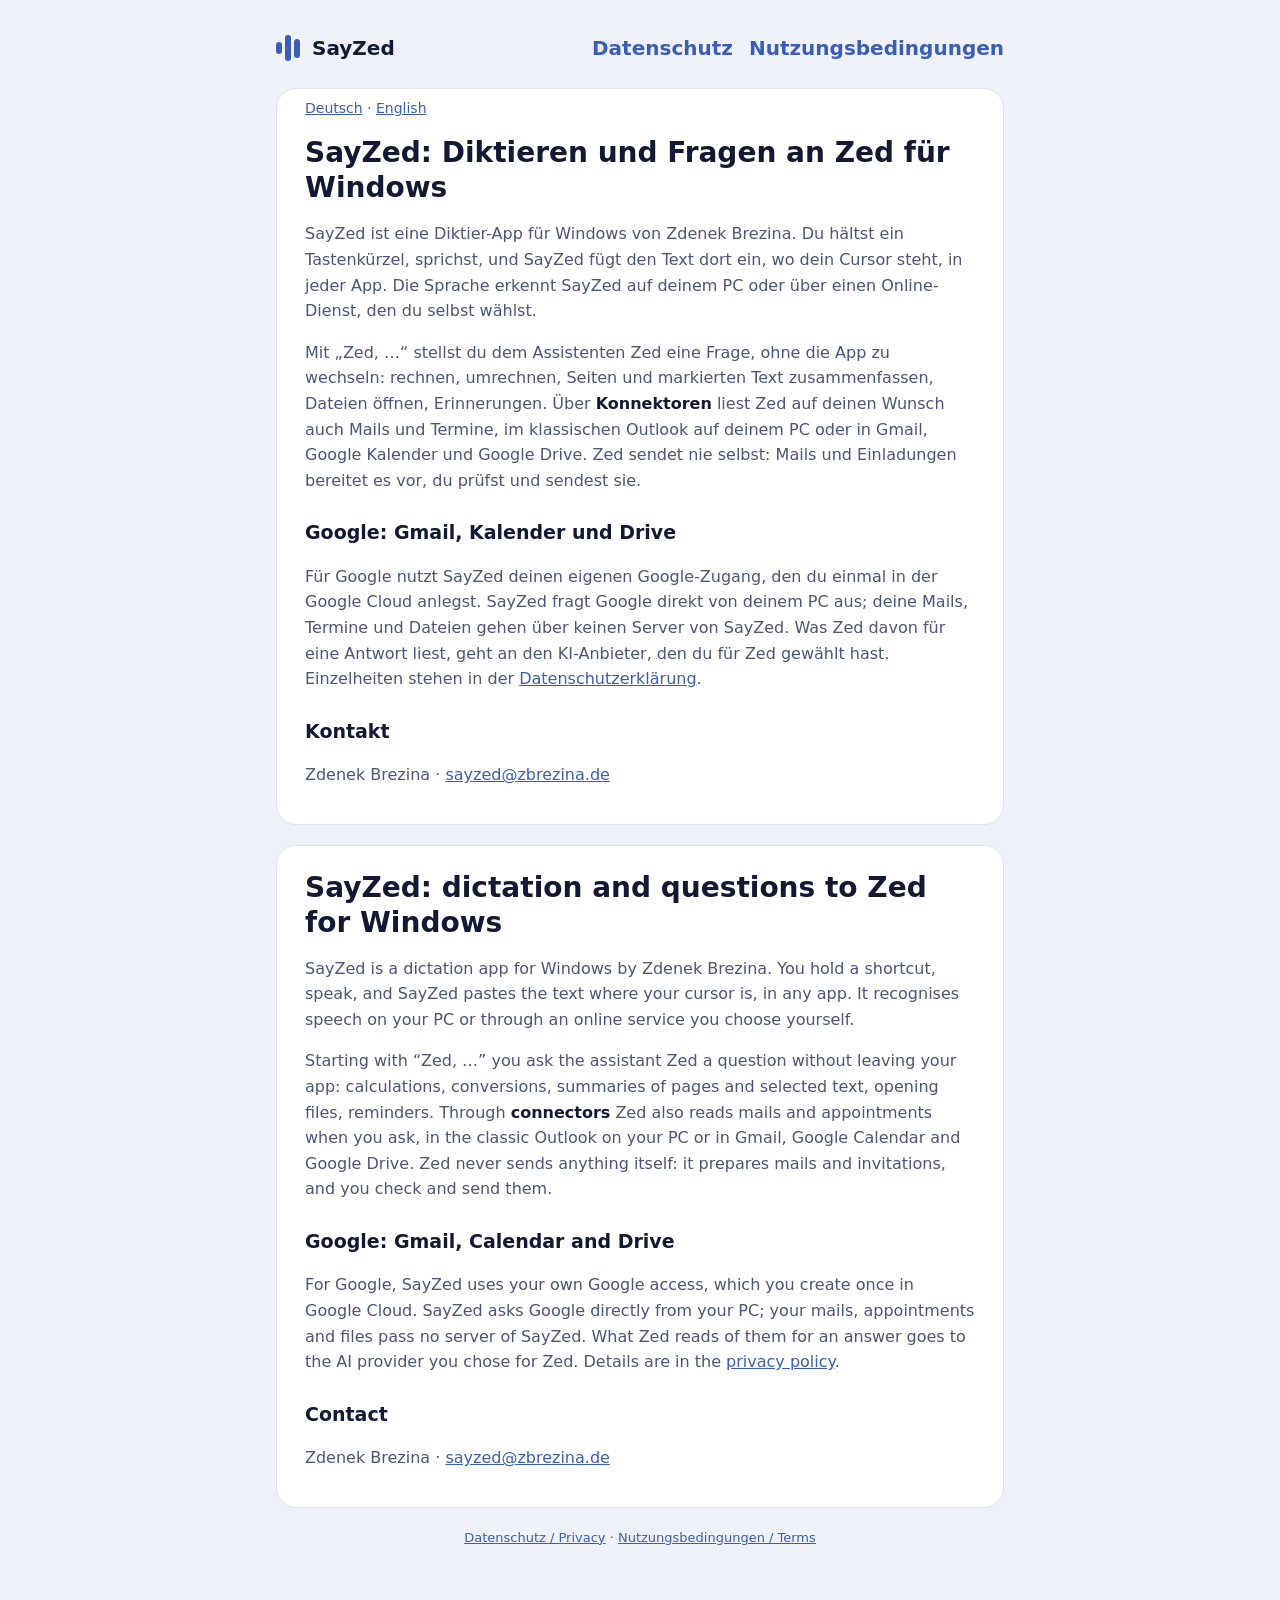
==== index.html @ 2f39e269 "SayZed's public pages: home, privacy policy for 1.0 with Gmail, Google Calendar and Drive, terms of " ====
<!doctype html>
<html lang="de">
<head>
  <meta charset="utf-8">
  <meta name="viewport" content="width=device-width, initial-scale=1">
  <title>SayZed – Diktieren und Fragen an Zed für Windows</title>
  <meta name="description" content="SayZed ist eine Diktier-App für Windows mit dem Assistenten Zed.">
  <link rel="stylesheet" href="style.css">
</head>
<body>
<main>
  <header>
    <span class="logo"><i style="height:12px"></i><i style="height:26px"></i><i style="height:19px"></i></span>
    <a href="./">SayZed</a>
    <nav><a href="privacy/">Datenschutz</a><a href="terms/">Nutzungsbedingungen</a></nav>
  </header>

  <section>
    <div class="lang"><a href="#deutsch">Deutsch</a> · <a href="#english">English</a></div>
    <h1 id="deutsch">SayZed: Diktieren und Fragen an Zed für Windows</h1>
    <p>SayZed ist eine Diktier-App für Windows von Zdenek Brezina. Du hältst ein Tastenkürzel, sprichst, und SayZed fügt den
      Text dort ein, wo dein Cursor steht, in jeder App. Die Sprache erkennt SayZed auf deinem PC oder über einen
      Online-Dienst, den du selbst wählst.</p>
    <p>Mit „Zed, …“ stellst du dem Assistenten Zed eine Frage, ohne die App zu wechseln: rechnen, umrechnen, Seiten und
      markierten Text zusammenfassen, Dateien öffnen, Erinnerungen. Über <strong>Konnektoren</strong> liest Zed auf deinen
      Wunsch auch Mails und Termine, im klassischen Outlook auf deinem PC oder in Gmail, Google Kalender und Google Drive.
      Zed sendet nie selbst: Mails und Einladungen bereitet es vor, du prüfst und sendest sie.</p>
    <h2>Google: Gmail, Kalender und Drive</h2>
    <p>Für Google nutzt SayZed deinen eigenen Google-Zugang, den du einmal in der Google Cloud anlegst. SayZed fragt
      Google direkt von deinem PC aus; deine Mails, Termine und Dateien gehen über keinen Server von SayZed. Was Zed
      davon für eine Antwort liest, geht an den KI-Anbieter, den du für Zed gewählt hast. Einzelheiten stehen in der
      <a href="privacy/">Datenschutzerklärung</a>.</p>
    <h2>Kontakt</h2>
    <p>Zdenek Brezina · <a href="mailto:sayzed@zbrezina.de">sayzed@zbrezina.de</a></p>
  </section>

  <section>
    <h1 id="english">SayZed: dictation and questions to Zed for Windows</h1>
    <p>SayZed is a dictation app for Windows by Zdenek Brezina. You hold a shortcut, speak, and SayZed pastes the text
      where your cursor is, in any app. It recognises speech on your PC or through an online service you choose
      yourself.</p>
    <p>Starting with “Zed, …” you ask the assistant Zed a question without leaving your app: calculations, conversions,
      summaries of pages and selected text, opening files, reminders. Through <strong>connectors</strong> Zed also reads
      mails and appointments when you ask, in the classic Outlook on your PC or in Gmail, Google Calendar and Google
      Drive. Zed never sends anything itself: it prepares mails and invitations, and you check and send them.</p>
    <h2>Google: Gmail, Calendar and Drive</h2>
    <p>For Google, SayZed uses your own Google access, which you create once in Google Cloud. SayZed asks Google
      directly from your PC; your mails, appointments and files pass no server of SayZed. What Zed reads of them for an
      answer goes to the AI provider you chose for Zed. Details are in the <a href="privacy/">privacy policy</a>.</p>
    <h2>Contact</h2>
    <p>Zdenek Brezina · <a href="mailto:sayzed@zbrezina.de">sayzed@zbrezina.de</a></p>
  </section>
  <footer><a href="privacy/">Datenschutz / Privacy</a> · <a href="terms/">Nutzungsbedingungen / Terms</a></footer>
</main>
</body>
</html>
---- style.css ----
:root { --bg: #eef1f8; --card: #ffffff; --fg: #121a33; --fg2: #4a5577; --line: #dde2ef; --accent: #3b5eb2; }
@media (prefers-color-scheme: dark) {
  :root { --bg: #0e1324; --card: #141a2e; --fg: #eef2fc; --fg2: #a9b5d6; --line: #252d4d; --accent: #7a9ce9; }
}
* { box-sizing: border-box; }
body { margin: 0; background: var(--bg); color: var(--fg); font: 16px/1.6 "Segoe UI", system-ui, -apple-system, sans-serif; }
main { max-width: 760px; margin: 0 auto; padding: 32px 16px 64px; }
header { display: flex; align-items: center; gap: 12px; margin-bottom: 24px; }
.logo { display: flex; align-items: center; gap: 3px; height: 28px; }
.logo i { display: block; width: 6px; border-radius: 3px; background: var(--accent); }
header a { color: var(--fg); text-decoration: none; font-weight: 700; font-size: 20px; }
nav { margin-left: auto; display: flex; gap: 16px; font-size: 14px; }
nav a, a { color: var(--accent); }
section { background: var(--card); border: 1px solid var(--line); border-radius: 20px; padding: 8px 28px 20px; margin-bottom: 20px; }
h1 { font-size: 28px; line-height: 1.25; margin: 16px 0 8px; }
h2 { font-size: 19px; margin: 24px 0 6px; }
p, li { color: var(--fg2); }
strong { color: var(--fg); }
.lang { font-size: 14px; color: var(--fg2); margin-bottom: 16px; }
footer { font-size: 13px; color: var(--fg2); text-align: center; }
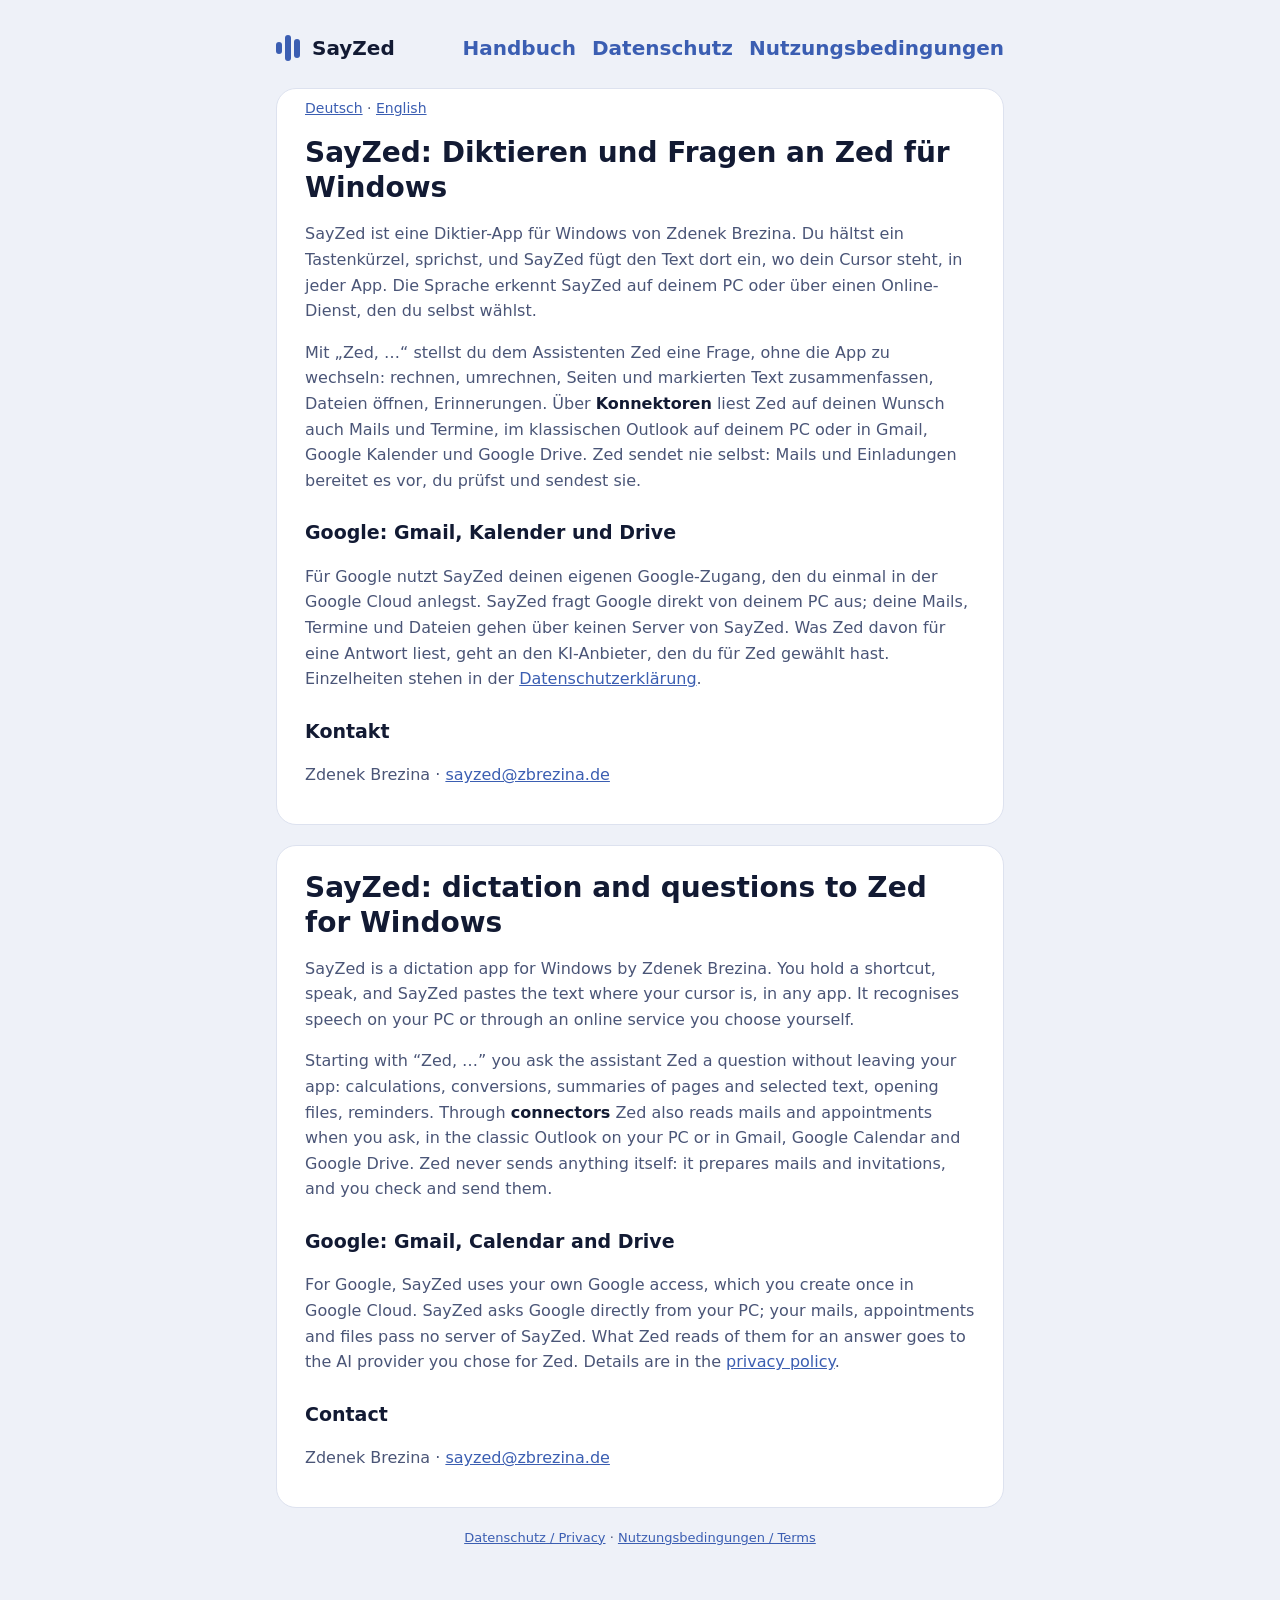
==== commit c984cc81: "The Handbuch as a web page, linked from every page handbuch/index.html is generated from SayZed's do" ====
--- a/index.html
+++ b/index.html
@@ -12,7 +12,7 @@
   <header>
     <span class="logo"><i style="height:12px"></i><i style="height:26px"></i><i style="height:19px"></i></span>
     <a href="./">SayZed</a>
-    <nav><a href="privacy/">Datenschutz</a><a href="terms/">Nutzungsbedingungen</a></nav>
+    <nav><a href="handbuch/">Handbuch</a><a href="privacy/">Datenschutz</a><a href="terms/">Nutzungsbedingungen</a></nav>
   </header>
 
   <section>
